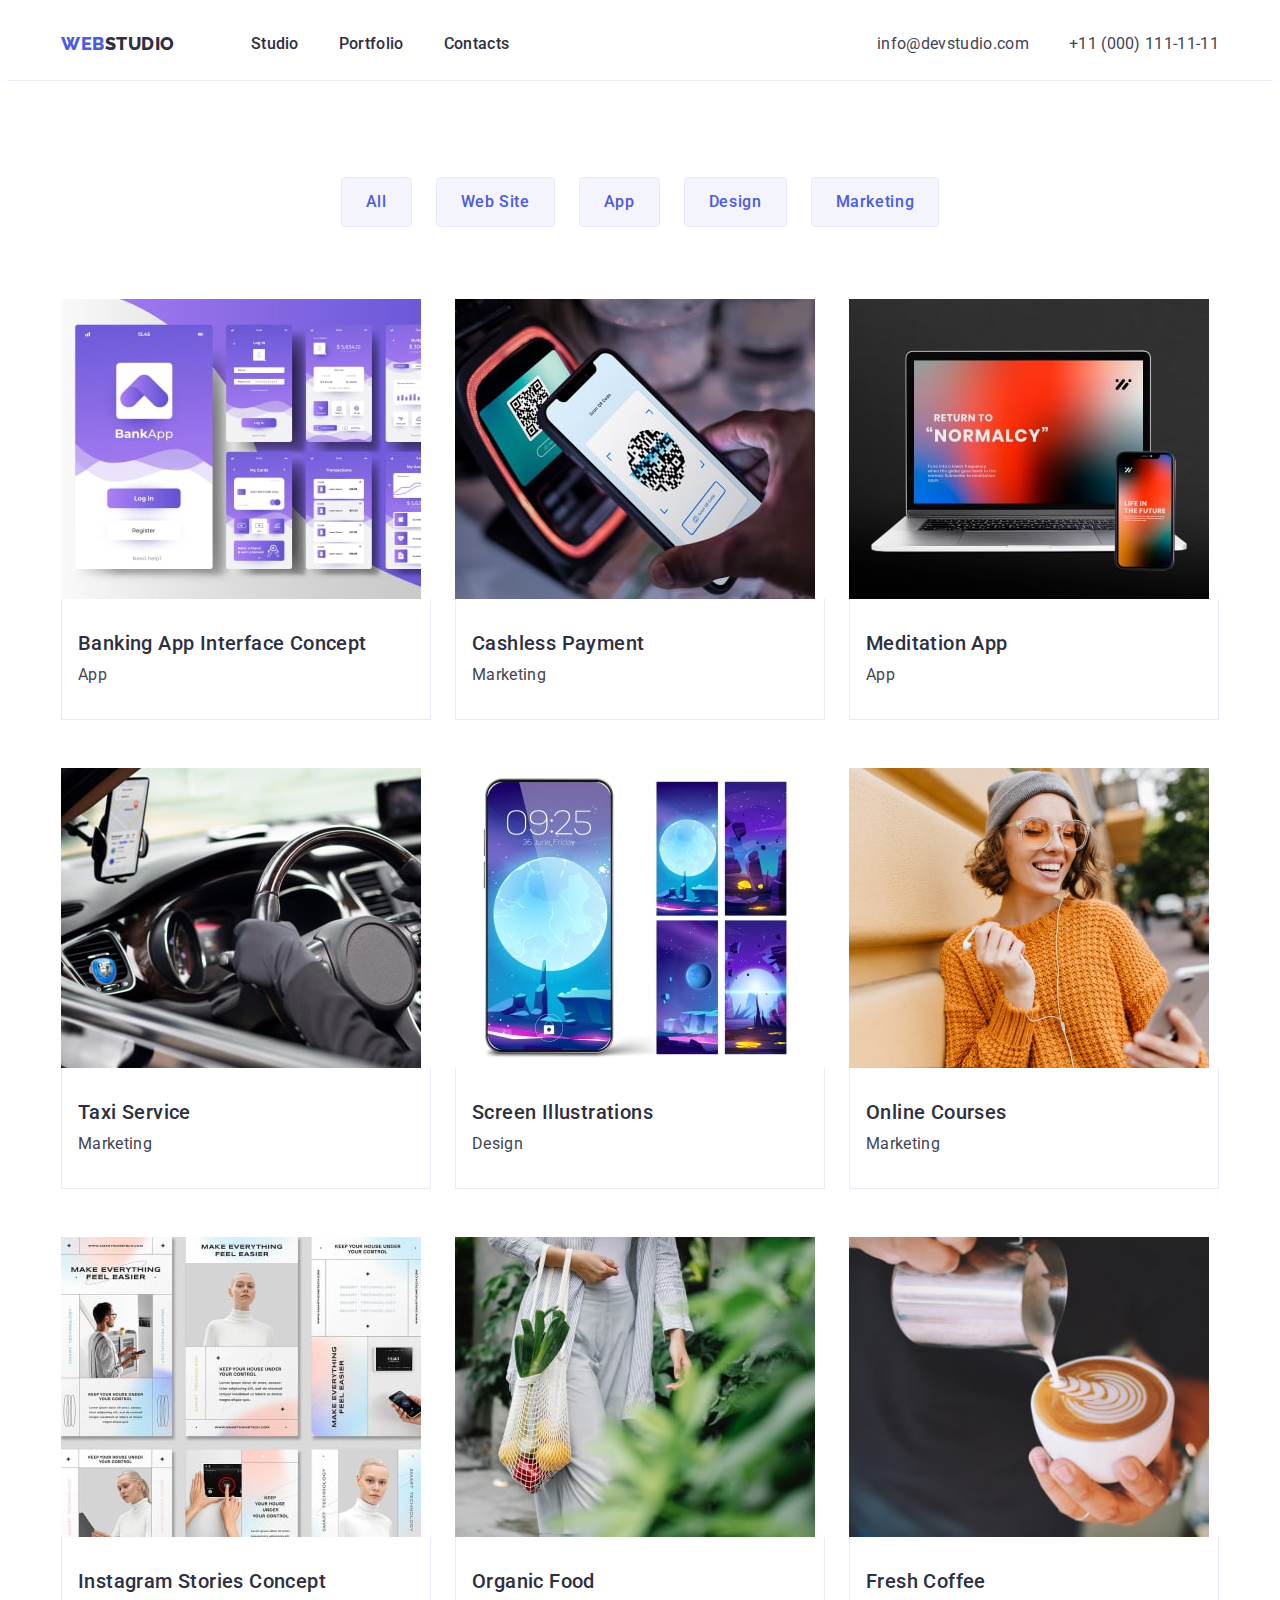
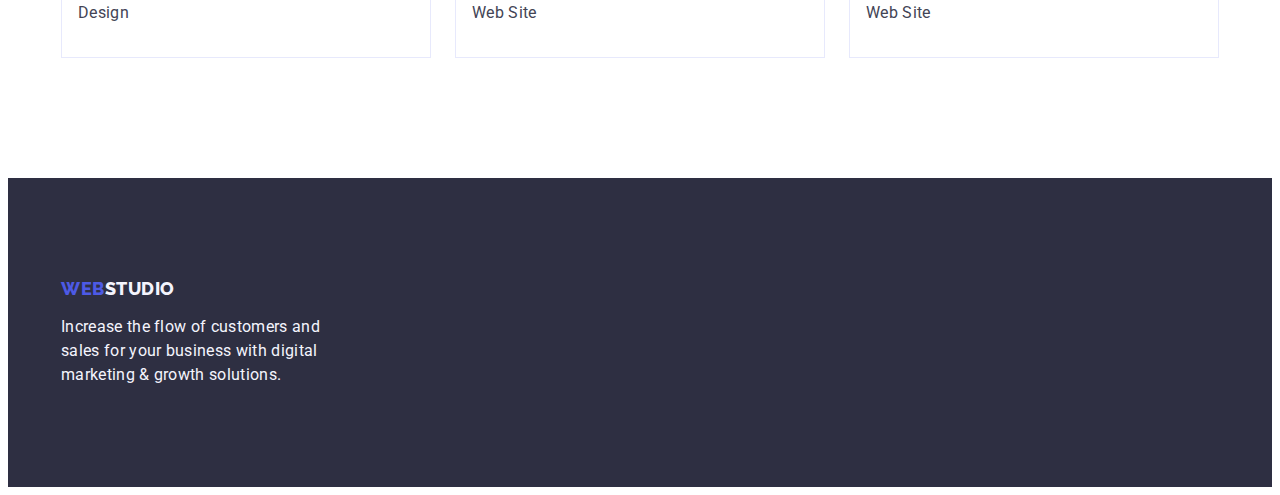
==== portfolio.html @ 4befc8e3 "Initial commit" ====
<!DOCTYPE html>
<html lang="en">
  <head>
    <meta charset="UTF-8" />
    <meta http-equiv="X-UA-Compatible" content="IE=edge" />
    <meta name="viewport" content="width=device-width, initial-scale=1.0" />
    <title>WebStudio</title>
    <link rel="preconnect" href="https://fonts.googleapis.com" />
    <link rel="preconnect" href="https://fonts.gstatic.com" crossorigin />
    <link
      href="https://fonts.googleapis.com/css2?family=Raleway:wght@800&family=Roboto:wght@400;500;700&display=swap"
      rel="stylesheet"
    />
    <link
      rel="stylesheet"
      href="https://cdnjs.cloudflare.com/ajax/libs/modern-normalize/2.0.0/modern-normalize.min.css"
      integrity="sha512-4xo8blKMVCiXpTaLzQSLSw3KFOVPWhm/TRtuPVc4WG6kUgjH6J03IBuG7JZPkcWMxJ5huwaBpOpnwYElP/m6wg=="
      crossorigin="anonymous"
      referrerpolicy="no-referrer"
    />
    <link rel="stylesheet" href="./css/styles.css" />
  </head>
  <body>
    <header class="header">
      <div class="container header-container">
        <nav class="navigation">
          <a href="./index.html" class="logo-web link"
            >Web<span class="logo-studio header-logo">Studio</span></a
          >
          <ul class="list header-list">
            <li class="header-item">
              <a class="heder-menu link" href="./index.html">Studio</a>
            </li>
            <li class="header-item">
              <a class="heder-menu link" href="./portfolio.html">Portfolio</a>
            </li>
            <li class="header-item">
              <a class="heder-menu link" href="">Contacts</a>
            </li>
          </ul>
        </nav>
        <address class="adress-list">
          <ul class="list header-adress-list">
            <li>
              <a class="heder-adress link" href="mailto:info@devstudio.com"
                >info@devstudio.com</a
              >
            </li>
            <li>
              <a class="heder-adress link" href="tel:+110001111111"
                >+11 (000) 111-11-11</a
              >
            </li>
          </ul>
        </address>
      </div>
    </header>
    <main>
      <section class="high-options">
        <div class="container options-container">
          <h1 class="visually-hidden">options</h1>
          <ul class="list options-btn-list">
            <li><button class="options-btn" type="button">All</button></li>
            <li><button class="options-btn" type="button">Web Site</button></li>
            <li><button class="options-btn" type="button">App</button></li>
            <li><button class="options-btn" type="button">Design</button></li>
            <li>
              <button class="options-btn" type="button">Marketing</button>
            </li>
          </ul>
          <ul class="list options-list">
            <li class="options-item">
              <a class="link" href=""
                ><img src="./images/02-01-banking-app.jpg" alt="banking" />
                <div class="options-text">
                  <h2 class="text-title options-text-title">
                    Banking App Interface Concept
                  </h2>
                  <p class="specific-text">App</p>
                </div></a
              >
            </li>
            <li class="options-item">
              <a class="link" href=""
                ><img
                  src="./images/02-02-payment-marketing.jpg"
                  alt="payment"
                />
                <div class="options-text">
                  <h2 class="text-title options-text-title">
                    Cashless Payment
                  </h2>
                  <p class="specific-text">Marketing</p>
                </div>
              </a>
            </li>
            <li class="options-item">
              <a class="link" href=""
                ><img
                  src="./images/02-03-meditation-app.jpg"
                  alt="meditation"
                />
                <div class="options-text">
                  <h2 class="text-title options-text-title">Meditation App</h2>
                  <p class="specific-text">App</p>
                </div>
              </a>
            </li>
            <li class="options-item">
              <a class="link" href=""
                ><img src="./images/02-04-taxi-marketing.jpg" alt="taxi" />
                <div class="options-text">
                  <h2 class="text-title options-text-title">Taxi Service</h2>
                  <p class="specific-text">Marketing</p>
                </div>
              </a>
            </li>
            <li class="options-item">
              <a class="link" href=""
                ><img src="./images/02-05-screen-design.jpg" alt="screen" />
                <div class="options-text">
                  <h2 class="text-title options-text-title">
                    Screen Illustrations
                  </h2>
                  <p class="specific-text">Design</p>
                </div>
              </a>
            </li>
            <li class="options-item">
              <a class="link" href=""
                ><img src="./images/02-06-online-marketing.jpg" alt="online" />
                <div class="options-text">
                  <h2 class="text-title options-text-title">Online Courses</h2>
                  <p class="specific-text">Marketing</p>
                </div>
              </a>
            </li>
            <li class="options-item">
              <a class="link" href=""
                ><img
                  src="./images/02-07-instagram-design.jpg"
                  alt="instagram"
                />
                <div class="options-text">
                  <h2 class="text-title options-text-title">
                    Instagram Stories Concept
                  </h2>
                  <p class="specific-text">Design</p>
                </div>
              </a>
            </li>
            <li class="options-item">
              <a class="link" href=""
                ><img src="./images/02-08-food-web.jpg" alt="food" />
                <div class="options-text">
                  <h2 class="text-title options-text-title">Organic Food</h2>
                  <p class="specific-text">Web Site</p>
                </div>
              </a>
            </li>
            <li class="options-item">
              <a class="link" href=""
                ><img src="./images/02-09-coffee-web.jpg" alt="coffee" />
                <div class="options-text">
                  <h2 class="text-title options-text-title">Fresh Coffee</h2>
                  <p class="specific-text">Web Site</p>
                </div>
              </a>
            </li>
          </ul>
        </div>
      </section>
    </main>
    <footer class="footer">
      <div class="container">
        <a href="./index.html" class="logo-web-down link"
          >Web<span class="logo-studio-down">Studio</span></a
        >
        <p class="footer-text">
          Increase the flow of customers and sales for your business with
          digital marketing & growth solutions.
        </p>
      </div>
    </footer>
  </body>
</html>
---- css/styles.css ----
:root {
  --white-color: #ffffff;
  --navy-color: #2e2f42;
  --iris-color: #4d5ae5;
  --slate-color: #434455;
  --cloud-color: #f4f4fd;
}

body {
  font-family: 'Roboto', sans-serif;
  color: var(--slate-color);
  background-color: var(--white-color);
}

.container {
  width: 1158px;
  padding: 0 15px;
  margin: 0 auto;
}

img {
  display: block;
  max-width: 100%;
  height: auto;
}

h1,
h2,
h3,
h4,
h5,
h6,
p {
  margin: 0;
}
/*--------------- HEADER ------------------*/

.header {
  border-bottom: 1px solid #e7e9fc;
}

.header-container {
  display: flex;
  align-items: center;
}

.navigation {
  display: flex;
  align-items: center;
}

.header-item {
}

.header-list {
  display: flex;
  align-items: center;
  gap: 40px;
}

.link {
  text-decoration: none;
}

.list {
  list-style: none;
  padding: 0;
  margin: 0;
}

.logo-web {
  font-family: 'Raleway', sans-serif;
  font-weight: 800;
  font-size: 18px;
  line-height: 1.17;
  align-items: center;
  letter-spacing: 0.03em;
  text-transform: uppercase;
  color: var(--iris-color);
  margin-right: 76px;
}

.heder-menu:hover,
.heder-menu:focus,
.heder-adress:hover,
.heder-adress:focus {
  color: #404bbf;
}

.logo-studio {
  color: var(--navy-color);
}
.heder-menu {
  font-weight: 500;
  font-size: 16px;
  line-height: 1.5;
  letter-spacing: 0.02em;
  color: var(--navy-color);
  padding: 24px 0;
  display: block;
}

.adress-list {
  font-style: normal;
  margin-left: auto;
}

.heder-adress {
  font-size: 16px;
  line-height: 1.5;
  letter-spacing: 0.02em;
  color: var(--slate-color);
}

.header-adress-list {
  display: flex;
  margin-left: auto;
  gap: 40px;
}
/*--------------- HERO ------------------*/

.hero {
}

.hero-section {
  background-color: var(--navy-color);
  padding-top: 188px;
  padding-bottom: 188px;
}

.hero-text {
  font-weight: 700;
  font-size: 56px;
  line-height: 1.07;
  text-align: center;
  letter-spacing: 0.02em;
  color: var(--white-color);
  display: block;
  max-width: 496px;
  margin: 0 auto 48px;
}

.hero-btn {
  font-family: 'Roboto', sans-serif;
  font-weight: 500;
  font-size: 16px;
  line-height: 1.5;
  letter-spacing: 0.04em;
  color: var(--white-color);
  background-color: var(--iris-color);
  cursor: pointer;
  display: block;
  margin: 0 auto;
  min-width: 169px;
  height: 56px;
  border-radius: 4px;
  box-shadow: 0px 4px 4px rgba(0, 0, 0, 0.15);
  border: none;
}

.hero-btn:hover,
.hero-btn:focus {
  background-color: #404bbf;
}
/*--------------- WORKS ------------------*/

.works {
  padding: 120px 0;
}

.container-works {
}

.works-list {
  display: flex;
  gap: 24px;
}
.works-item {
  width: calc((100% - 3 * 24px) / 4);
}

.text-title {
  font-weight: 500;
  font-size: 20px;
  line-height: 1.2;
  letter-spacing: 0.02em;
  color: var(--navy-color);
}

.works-text-title {
  margin-bottom: 8px;
}

.specific-text {
  font-size: 16px;
  line-height: 1.5;
  letter-spacing: 0.02em;
  color: var(--slate-color);
}

.visually-hidden {
  position: absolute;
  width: 1px;
  height: 1px;
  margin: -1px;
  border: 0;
  padding: 0;
  white-space: nowrap;
  clip-path: inset(100%);
  clip: rect(0 0 0 0);
  overflow: hidden;
}
/*--------------- SERVICES ------------------*/
.servisec {
  padding-bottom: 120px;
}

.servisec-titel {
  font-weight: 700;
  font-size: 36px;
  line-height: 1.11;
  text-align: center;
  letter-spacing: 0.02em;
  text-transform: capitalize;
  color: var(--navy-color);
  margin-bottom: 72px;
}

.servisec-list {
  display: flex;
  gap: 24px;
}

/*--------------- TEAM ------------------*/

.team {
  color: var(--navy-color);
  background-color: var(--cloud-color);
  padding: 120px 0;
}
.team-title {
  font-weight: 700;
  font-size: 36px;
  line-height: 1.11;
  text-align: center;
  letter-spacing: 0.02em;
  text-transform: capitalize;
  margin-bottom: 72px;
}
.team-list {
  display: flex;
  gap: 24px;
}

.team-item {
  background-color: var(--white-color);
  box-shadow: 0px 1px 6px rgba(46, 47, 66, 0.08),
    0px 1px 1px rgba(46, 47, 66, 0.16), 0px 2px 1px rgba(46, 47, 66, 0.08);
  border-radius: 0px 0px 4px 4px;
  width: calc((100% - 3 * 24px) / 4);
}
.team-text-title {
  font-weight: 500;
  font-size: 20px;
  line-height: 1.2;
  text-align: center;
  letter-spacing: 0.02em;
  margin-bottom: 8px;
}

.team-title-container {
  margin-bottom: 72px;
}
.team-text {
  font-size: 16px;
  line-height: 1.5;
  text-align: center;
  letter-spacing: 0.02em;
  color: var(--slate-color);
}

.team-person {
  padding: 32px 16px;
}
/*--------------- PORTFOLIO ------------------*/

.high-options {
  padding: 96px 0 120px;
}

.options-container {
}

.options-btn {
  font-family: 'Roboto', sans-serif;
  font-weight: 500;
  font-size: 16px;
  line-height: 1.5;
  text-align: center;
  letter-spacing: 0.04em;
  color: var(--iris-color);
  background-color: var(--cloud-color);
  cursor: pointer;
  border: 1px solid #e7e9fc;
  border-radius: 4px;
  padding: 12px 24px;
}

.options-btn:hover,
.options-btn:focus {
  color: var(--white-color);
  background-color: #404bbf;
  border: 1px solid transparent;
}

.options-btn-list {
  display: flex;
  justify-content: center;
  align-items: center;
  gap: 24px;
  margin-bottom: 72px;
}

.options-list {
  display: flex;
  flex-wrap: wrap;
  gap: 48px 24px;
}

.options-item {
  width: calc((100% - 2 * 24px) / 3);
}

.options-text {
  padding: 32px 16px;
  border: 1px solid #e7e9fc;
  border-top: none;
}

.options-text-title {
  margin-bottom: 8px;
}
/*--------------- FOOTER ------------------*/

.footer {
  background-color: var(--navy-color);
  color: var(--cloud-color);
  padding: 100px 0;
}

.logo-web-down {
  font-family: 'Raleway', sans-serif;
  font-weight: 800;
  font-size: 18px;
  line-height: 1.17;
  letter-spacing: 0.03em;
  text-transform: uppercase;
  color: var(--iris-color);
  display: inline-block;
  margin-bottom: 16px;
}

.logo-studio-down {
  color: var(--cloud-color);
}

.footer-text {
  font-size: 16px;
  line-height: 1.5;
  letter-spacing: 0.02em;
  display: block;
  max-width: 264px;
}
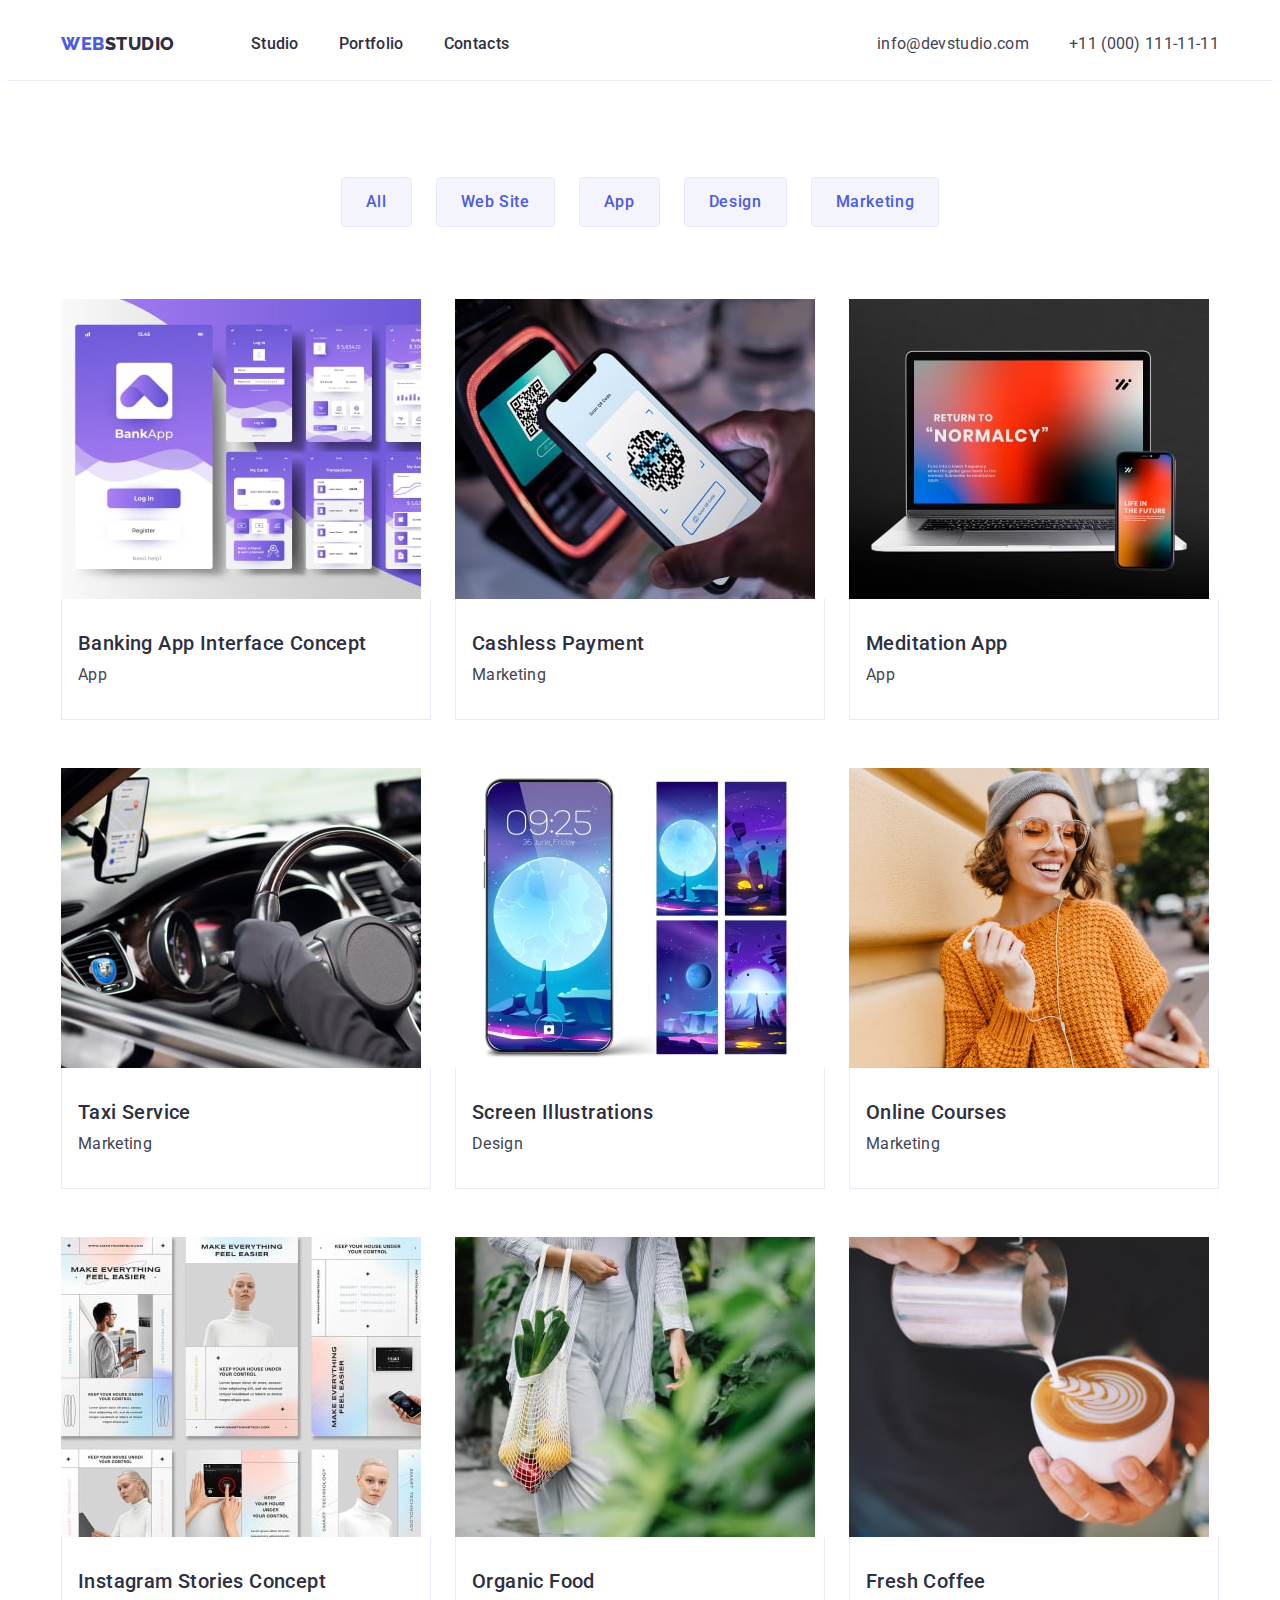
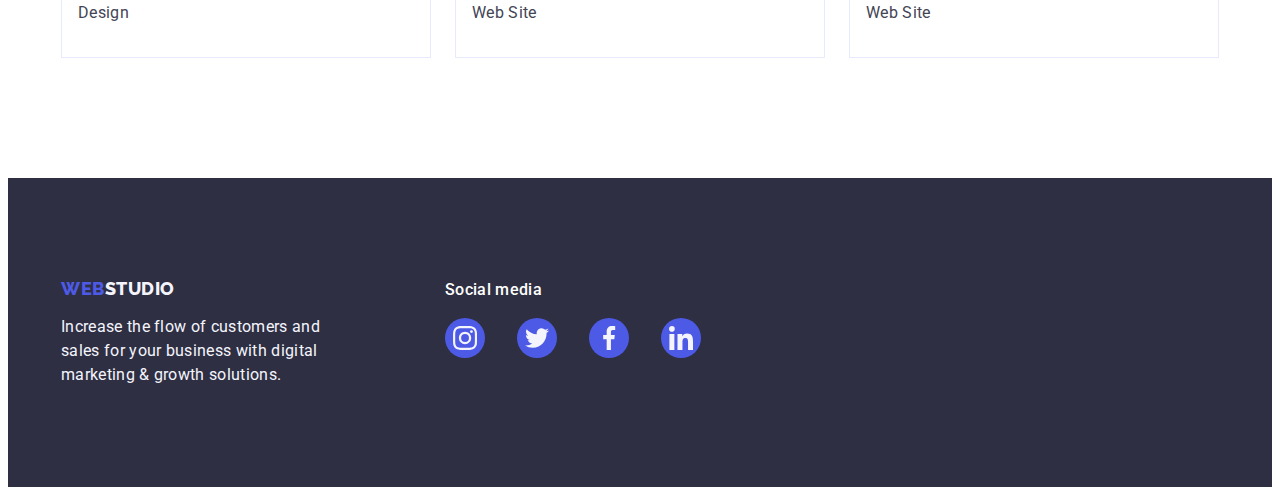
==== commit 9f10dfcf: "hw-04-01" ====
--- a/portfolio.html
+++ b/portfolio.html
@@ -172,14 +172,66 @@
       </section>
     </main>
     <footer class="footer">
-      <div class="container">
-        <a href="./index.html" class="logo-web-down link"
-          >Web<span class="logo-studio-down">Studio</span></a
-        >
-        <p class="footer-text">
-          Increase the flow of customers and sales for your business with
-          digital marketing & growth solutions.
-        </p>
+      <div class="container footer-contaner">
+        <div class="logo-down">
+          <a href="./index.html" class="logo-web-down link"
+            >Web<span class="logo-studio-down">Studio</span></a
+          >
+          <p class="footer-text">
+            Increase the flow of customers and sales for your business with
+            digital marketing & growth solutions.
+          </p>
+        </div>
+        <div class="footer-soc">
+          <p class="footer-soc-text">Social media</p>
+          <ul class="footer-soc-list list">
+            <li class="footer-soc-item">
+              <a
+                href=""
+                class="footer-soc-link link"
+                target="_blank"
+                rel="noopener noreferrer nofollow"
+              >
+                <svg class="footer-soc-icon" width="24" height="24">
+                  <use href="./images/icons.svg#icon-instagram"></use>
+                </svg>
+              </a>
+            </li>
+            <li class="footer-soc-item">
+              <a
+                href=""
+                class="footer-soc-link link"
+                target="_blank"
+                rel="noopener noreferrer nofollow"
+                ><svg class="footer-soc-icon" width="24" height="24">
+                  <use href="./images/icons.svg#icon-twitter"></use>
+                </svg>
+              </a>
+            </li>
+            <li class="footer-soc-item">
+              <a
+                href=""
+                class="footer-soc-link link"
+                target="_blank"
+                rel="noopener noreferrer nofollow"
+                ><svg class="footer-soc-icon" width="24" height="24">
+                  <use href="./images/icons.svg#icon-facebook"></use>
+                </svg>
+              </a>
+            </li>
+            <li class="footer-soc-item">
+              <a
+                href=""
+                class="footer-soc-link link"
+                target="_blank"
+                rel="noopener noreferrer nofollow"
+                ><svg class="footer-soc-icon" width="24" height="24">
+                  <use href="./images/icons.svg#icon-linkedin"></use>
+                </svg>
+              </a>
+            </li>
+          </ul>
+        </div>
       </div>
     </footer>
   </body>
--- a/css/styles.css
+++ b/css/styles.css
@@ -124,6 +124,15 @@
 
 .hero-section {
   background-color: var(--navy-color);
+  background-image: linear-gradient(
+      rgba(46, 47, 66, 0.7),
+      rgba(46, 47, 66, 0.7)
+    ),
+    url(../images/hero-bg.jpg);
+  background-repeat: no-repeat;
+  background-position: center;
+  background-size: cover;
+  flex-grow: 1;
   padding-top: 188px;
   padding-bottom: 188px;
 }
@@ -188,6 +197,7 @@
 }
 
 .works-text-title {
+  margin-top: 8px;
   margin-bottom: 8px;
 }
 
@@ -210,6 +220,21 @@
   clip: rect(0 0 0 0);
   overflow: hidden;
 }
+
+.works-link {
+  display: flex;
+  align-items: center;
+  justify-content: center;
+  height: 112px;
+  background: #f4f4fd;
+  border-radius: 4px;
+}
+
+.works-icon {
+  width: 64px;
+  height: 64px;
+}
+
 /*--------------- SERVICES ------------------*/
 .servisec {
   padding-bottom: 120px;
@@ -282,6 +307,73 @@
 .team-person {
   padding: 32px 16px;
 }
+.soc {
+  margin-top: 8px;
+}
+
+.team-soc-list {
+  display: flex;
+  justify-content: center;
+  gap: 24px;
+}
+
+.team-soc-item {
+  width: 40px;
+  height: 40px;
+}
+
+.team-soc-link {
+  width: 100%;
+  height: 100%;
+  background: #4d5ae5;
+  border-radius: 50%;
+  display: flex;
+  align-items: center;
+  justify-content: center;
+}
+/*--------------- CUSTOMERS ------------------*/
+
+.customers {
+  padding-top: 120px;
+  padding-bottom: 120px;
+}
+
+.customers-list {
+  display: flex;
+  gap: 24px;
+}
+
+.customers-item {
+  width: calc((100% - 5 * 24px) / 6);
+  height: 88px;
+}
+
+.customers-link {
+  width: 100%;
+  height: 100%;
+  border: 1px solid #8e8f99;
+  border-radius: 4px;
+  display: flex;
+  align-items: center;
+  justify-content: center;
+}
+
+.customers-icon {
+  width: 104px;
+  height: 56px;
+  fill: #8e8f99;
+}
+
+.customers-link:hover,
+.customers-link:focus {
+  border-color: #404bbf;
+}
+
+.customers-link:hover .customers-icon,
+.customers-link:focus .customers-icon {
+  fill: #404bbf;
+}
+
 /*--------------- PORTFOLIO ------------------*/
 
 .high-options {
@@ -342,6 +434,10 @@
 }
 /*--------------- FOOTER ------------------*/
 
+.footer-contaner {
+  display: flex;
+  align-items: baseline;
+}
 .footer {
   background-color: var(--navy-color);
   color: var(--cloud-color);
@@ -363,6 +459,9 @@
 .logo-studio-down {
   color: var(--cloud-color);
 }
+.logo-down {
+  margin-right: 120px;
+}
 
 .footer-text {
   font-size: 16px;
@@ -371,3 +470,48 @@
   display: block;
   max-width: 264px;
 }
+
+.footer-soc {
+}
+
+.footer-soc-text {
+  font-weight: 500;
+  font-size: 16px;
+  line-height: 1.5;
+  letter-spacing: 0.02em;
+  color: #ffffff;
+  margin-bottom: 16px;
+  display: flex;
+}
+
+.footer-soc-list {
+  display: flex;
+  justify-content: center;
+  gap: 16px;
+}
+
+.footer-soc-item {
+  width: 40px;
+  height: 40px;
+}
+.footer-soc-item:not(:last-child) {
+  margin-right: 16px;
+}
+
+.footer-soc-link {
+  width: 100%;
+  height: 100%;
+  background: #4d5ae5;
+  border-radius: 50%;
+  display: flex;
+  align-items: center;
+  justify-content: center;
+}
+
+.footer-soc-link:hover,
+.footer-soc-link:focus {
+  background-color: #31d0aa;
+}
+.footer-soc-icon {
+  fill: #f4f4fd;
+}
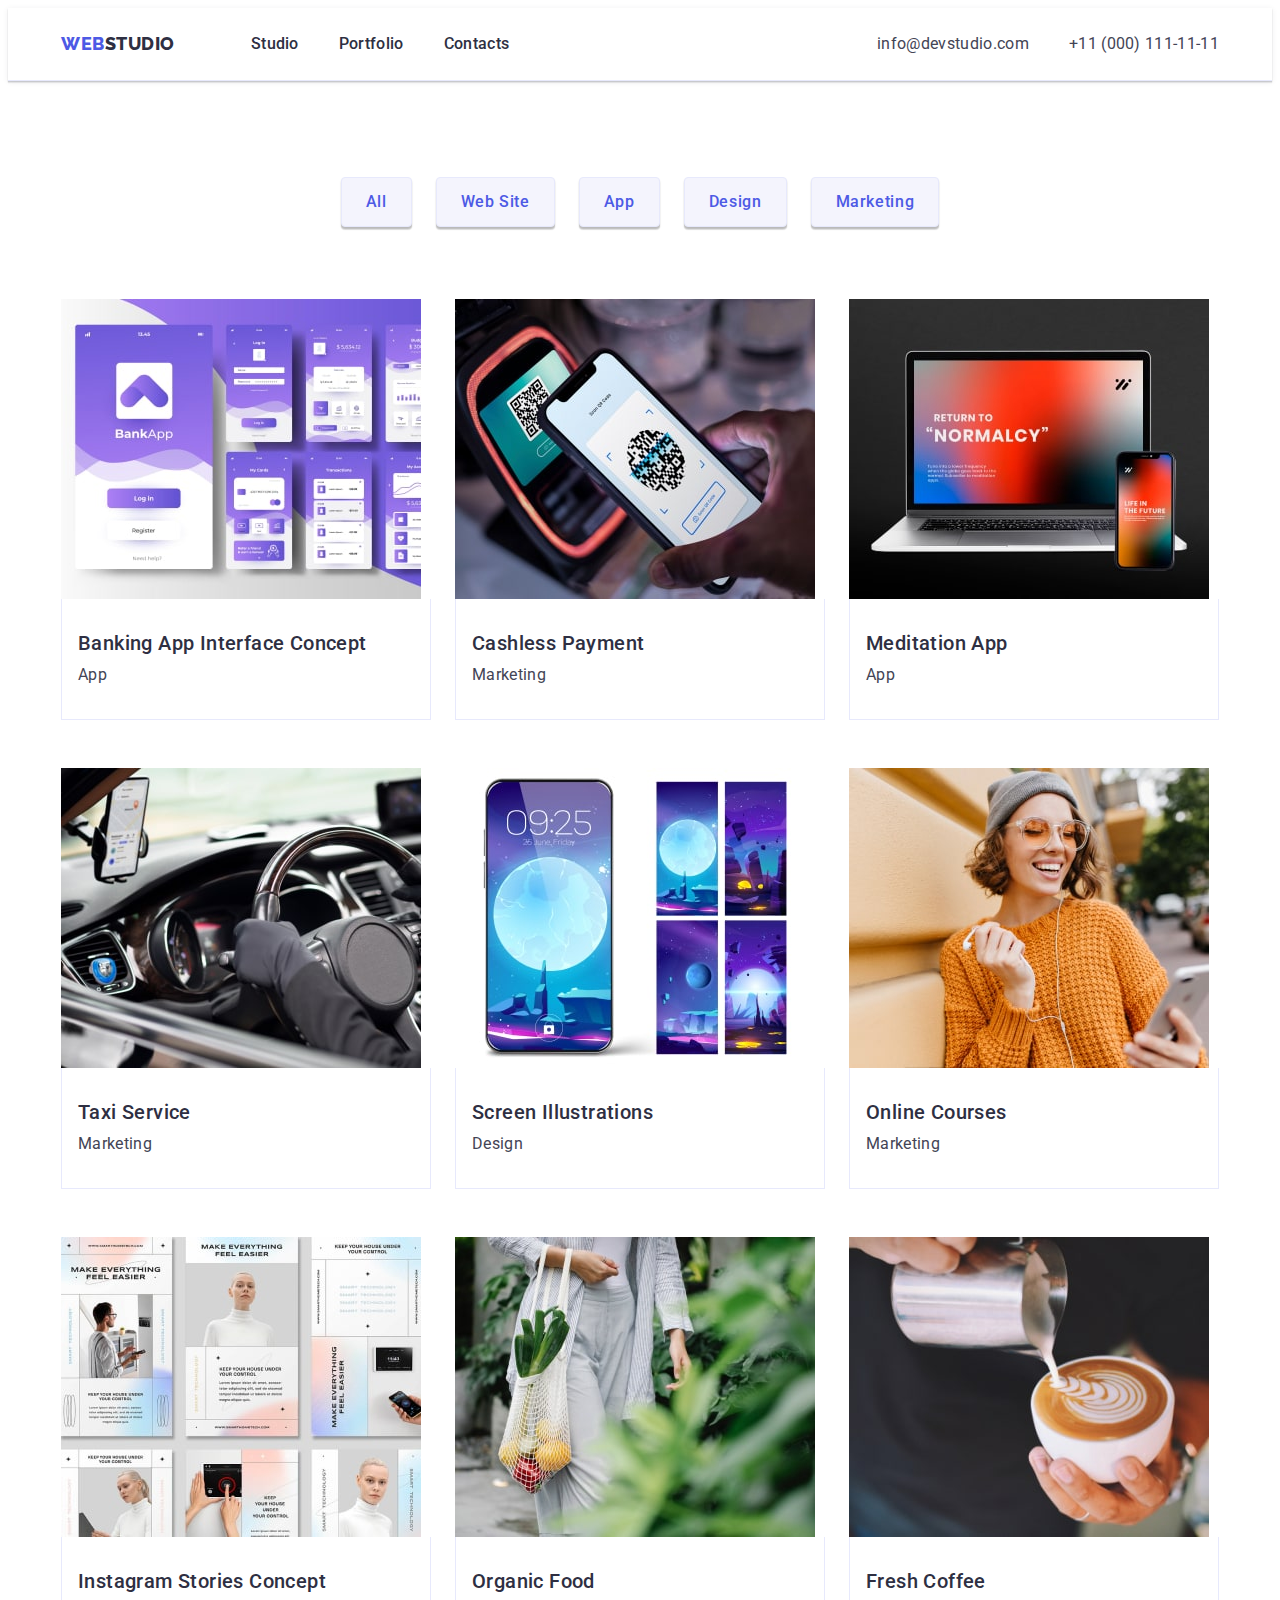
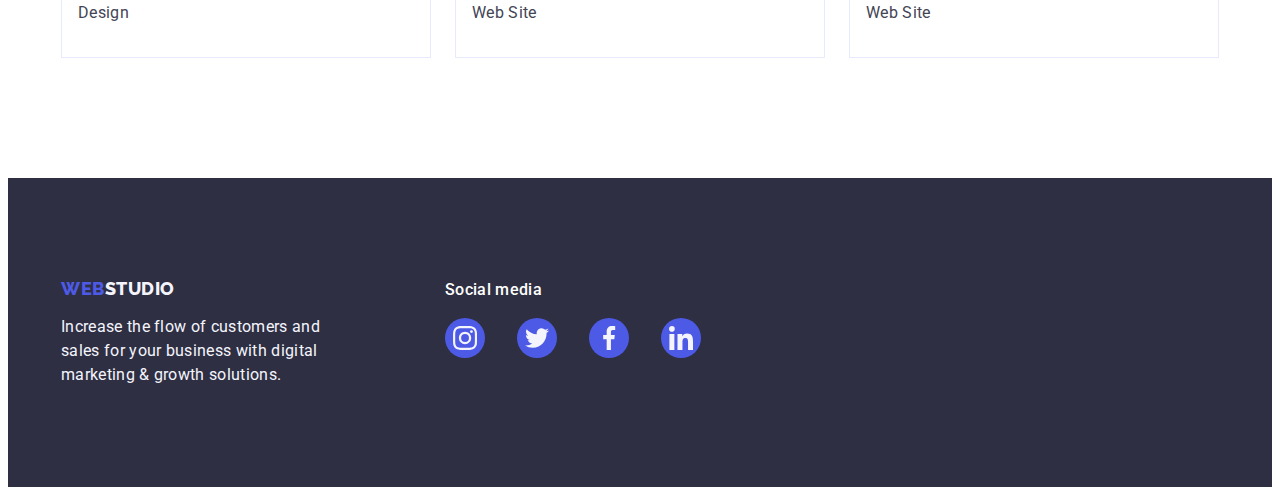
==== commit 563e604e: "hw-04-02" ====
--- a/portfolio.html
+++ b/portfolio.html
@@ -70,7 +70,7 @@
           </ul>
           <ul class="list options-list">
             <li class="options-item">
-              <a class="link" href=""
+              <a href="" class="oplions-link link"
                 ><img src="./images/02-01-banking-app.jpg" alt="banking" />
                 <div class="options-text">
                   <h2 class="text-title options-text-title">
@@ -81,7 +81,7 @@
               >
             </li>
             <li class="options-item">
-              <a class="link" href=""
+              <a href="" class="oplions-link link"
                 ><img
                   src="./images/02-02-payment-marketing.jpg"
                   alt="payment"
@@ -95,7 +95,7 @@
               </a>
             </li>
             <li class="options-item">
-              <a class="link" href=""
+              <a href="" class="oplions-link link"
                 ><img
                   src="./images/02-03-meditation-app.jpg"
                   alt="meditation"
@@ -107,7 +107,7 @@
               </a>
             </li>
             <li class="options-item">
-              <a class="link" href=""
+              <a href="" class="oplions-link link"
                 ><img src="./images/02-04-taxi-marketing.jpg" alt="taxi" />
                 <div class="options-text">
                   <h2 class="text-title options-text-title">Taxi Service</h2>
@@ -116,7 +116,7 @@
               </a>
             </li>
             <li class="options-item">
-              <a class="link" href=""
+              <a href="" class="oplions-link link"
                 ><img src="./images/02-05-screen-design.jpg" alt="screen" />
                 <div class="options-text">
                   <h2 class="text-title options-text-title">
@@ -127,7 +127,7 @@
               </a>
             </li>
             <li class="options-item">
-              <a class="link" href=""
+              <a href="" class="oplions-link link"
                 ><img src="./images/02-06-online-marketing.jpg" alt="online" />
                 <div class="options-text">
                   <h2 class="text-title options-text-title">Online Courses</h2>
@@ -136,7 +136,7 @@
               </a>
             </li>
             <li class="options-item">
-              <a class="link" href=""
+              <a href="" class="oplions-link link"
                 ><img
                   src="./images/02-07-instagram-design.jpg"
                   alt="instagram"
@@ -150,7 +150,7 @@
               </a>
             </li>
             <li class="options-item">
-              <a class="link" href=""
+              <a href="" class="oplions-link link"
                 ><img src="./images/02-08-food-web.jpg" alt="food" />
                 <div class="options-text">
                   <h2 class="text-title options-text-title">Organic Food</h2>
@@ -159,7 +159,7 @@
               </a>
             </li>
             <li class="options-item">
-              <a class="link" href=""
+              <a href="" class="oplions-link link"
                 ><img src="./images/02-09-coffee-web.jpg" alt="coffee" />
                 <div class="options-text">
                   <h2 class="text-title options-text-title">Fresh Coffee</h2>
--- a/css/styles.css
+++ b/css/styles.css
@@ -37,6 +37,8 @@
 
 .header {
   border-bottom: 1px solid #e7e9fc;
+  box-shadow: 0px 2px 1px rgba(46, 47, 66, 0.08),
+    0px 1px 1px rgba(46, 47, 66, 0.16), 0px 1px 6px rgba(46, 47, 66, 0.08);
 }
 
 .header-container {
@@ -120,6 +122,7 @@
 /*--------------- HERO ------------------*/
 
 .hero {
+  max-width: 1440px;
 }
 
 .hero-section {
@@ -197,7 +200,6 @@
 }
 
 .works-text-title {
-  margin-top: 8px;
   margin-bottom: 8px;
 }
 
@@ -228,6 +230,7 @@
   height: 112px;
   background: #f4f4fd;
   border-radius: 4px;
+  margin-bottom: 8px;
 }
 
 .works-icon {
@@ -302,13 +305,11 @@
   text-align: center;
   letter-spacing: 0.02em;
   color: var(--slate-color);
+  margin-bottom: 8px;
 }
 
 .team-person {
   padding: 32px 16px;
-}
-.soc {
-  margin-top: 8px;
 }
 
 .team-soc-list {
@@ -396,6 +397,8 @@
   border: 1px solid #e7e9fc;
   border-radius: 4px;
   padding: 12px 24px;
+  box-shadow: 0px 3px 1px rgba(0, 0, 0, 0.1), 0px 2px 1px rgba(0, 0, 0, 0.08),
+    0px 2px 2px rgba(0, 0, 0, 0.12);
 }
 
 .options-btn:hover,
@@ -403,6 +406,8 @@
   color: var(--white-color);
   background-color: #404bbf;
   border: 1px solid transparent;
+  box-shadow: 0px 3px 1px rgba(0, 0, 0, 0.1), 0px 2px 1px rgba(0, 0, 0, 0.08),
+    0px 2px 2px rgba(0, 0, 0, 0.12);
 }
 
 .options-btn-list {
@@ -411,6 +416,10 @@
   align-items: center;
   gap: 24px;
   margin-bottom: 72px;
+}
+
+.oplions-link {
+  display: block;
 }
 
 .options-list {
